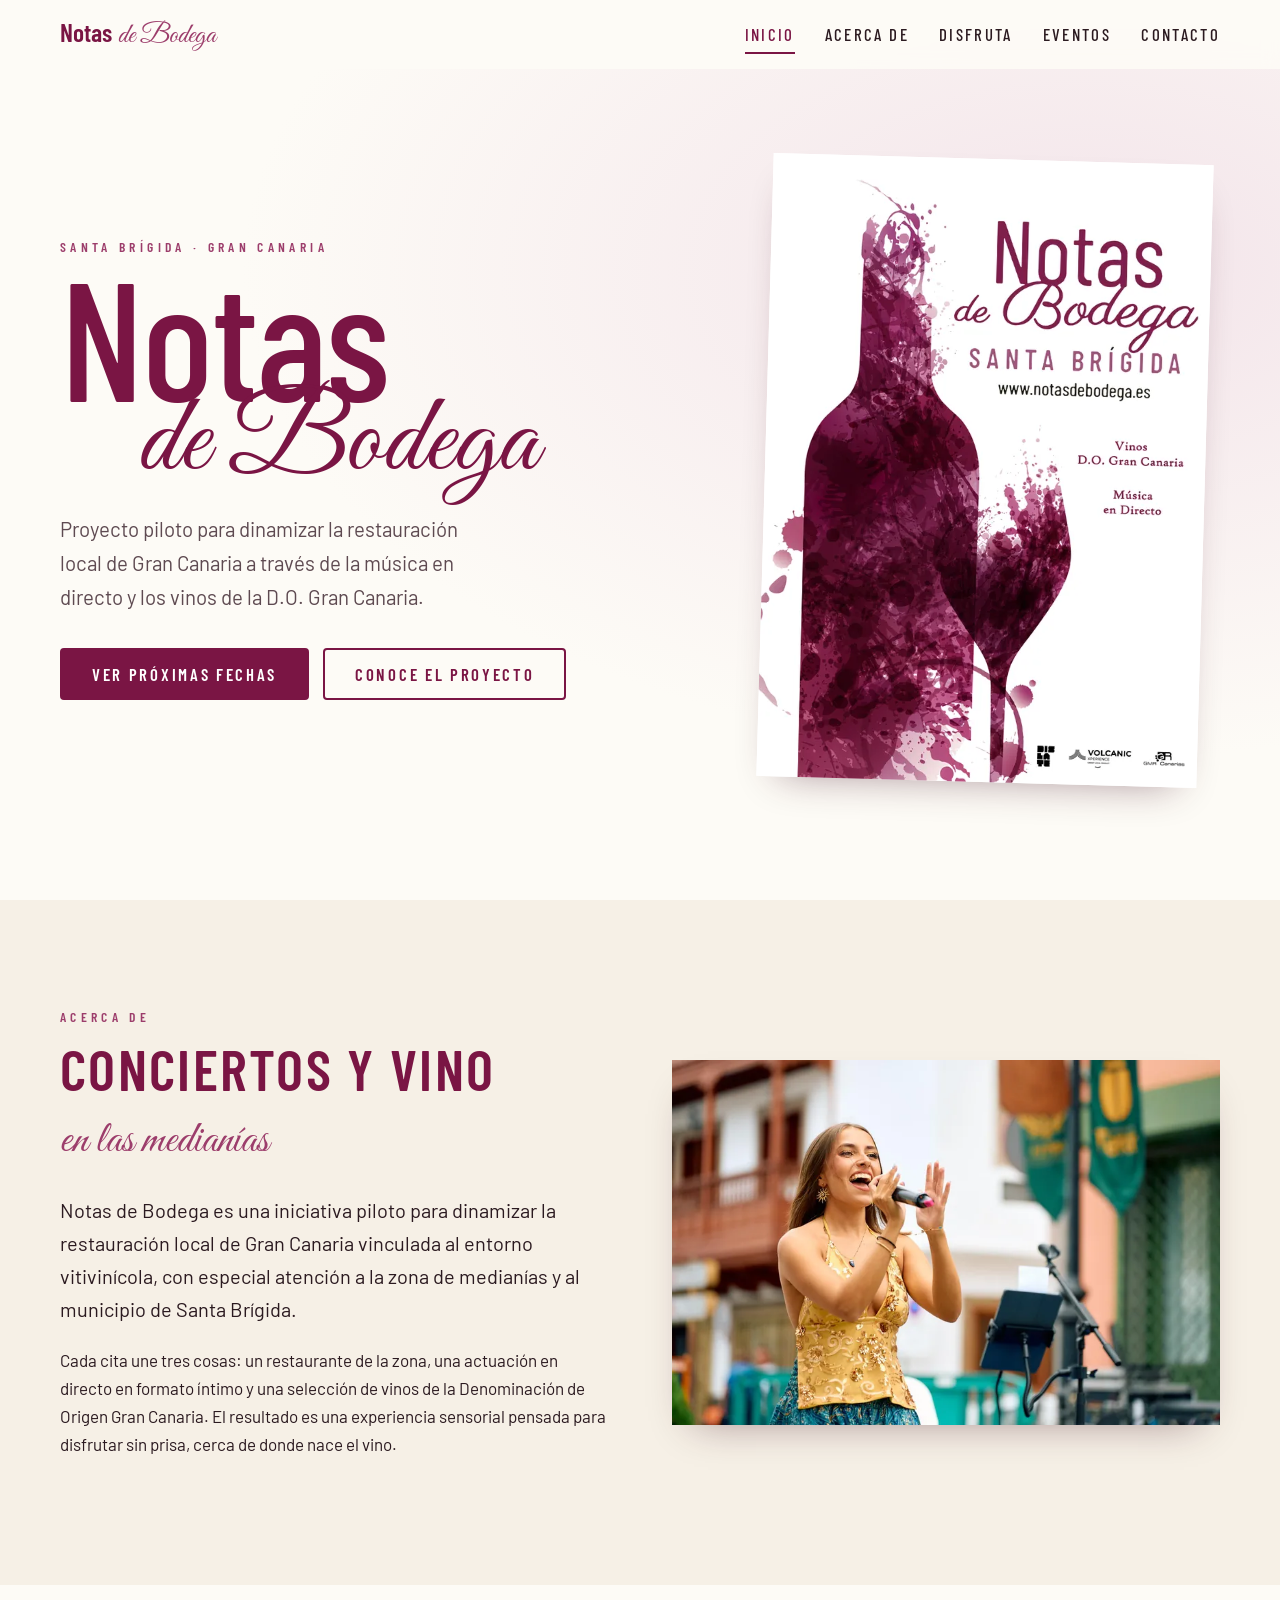
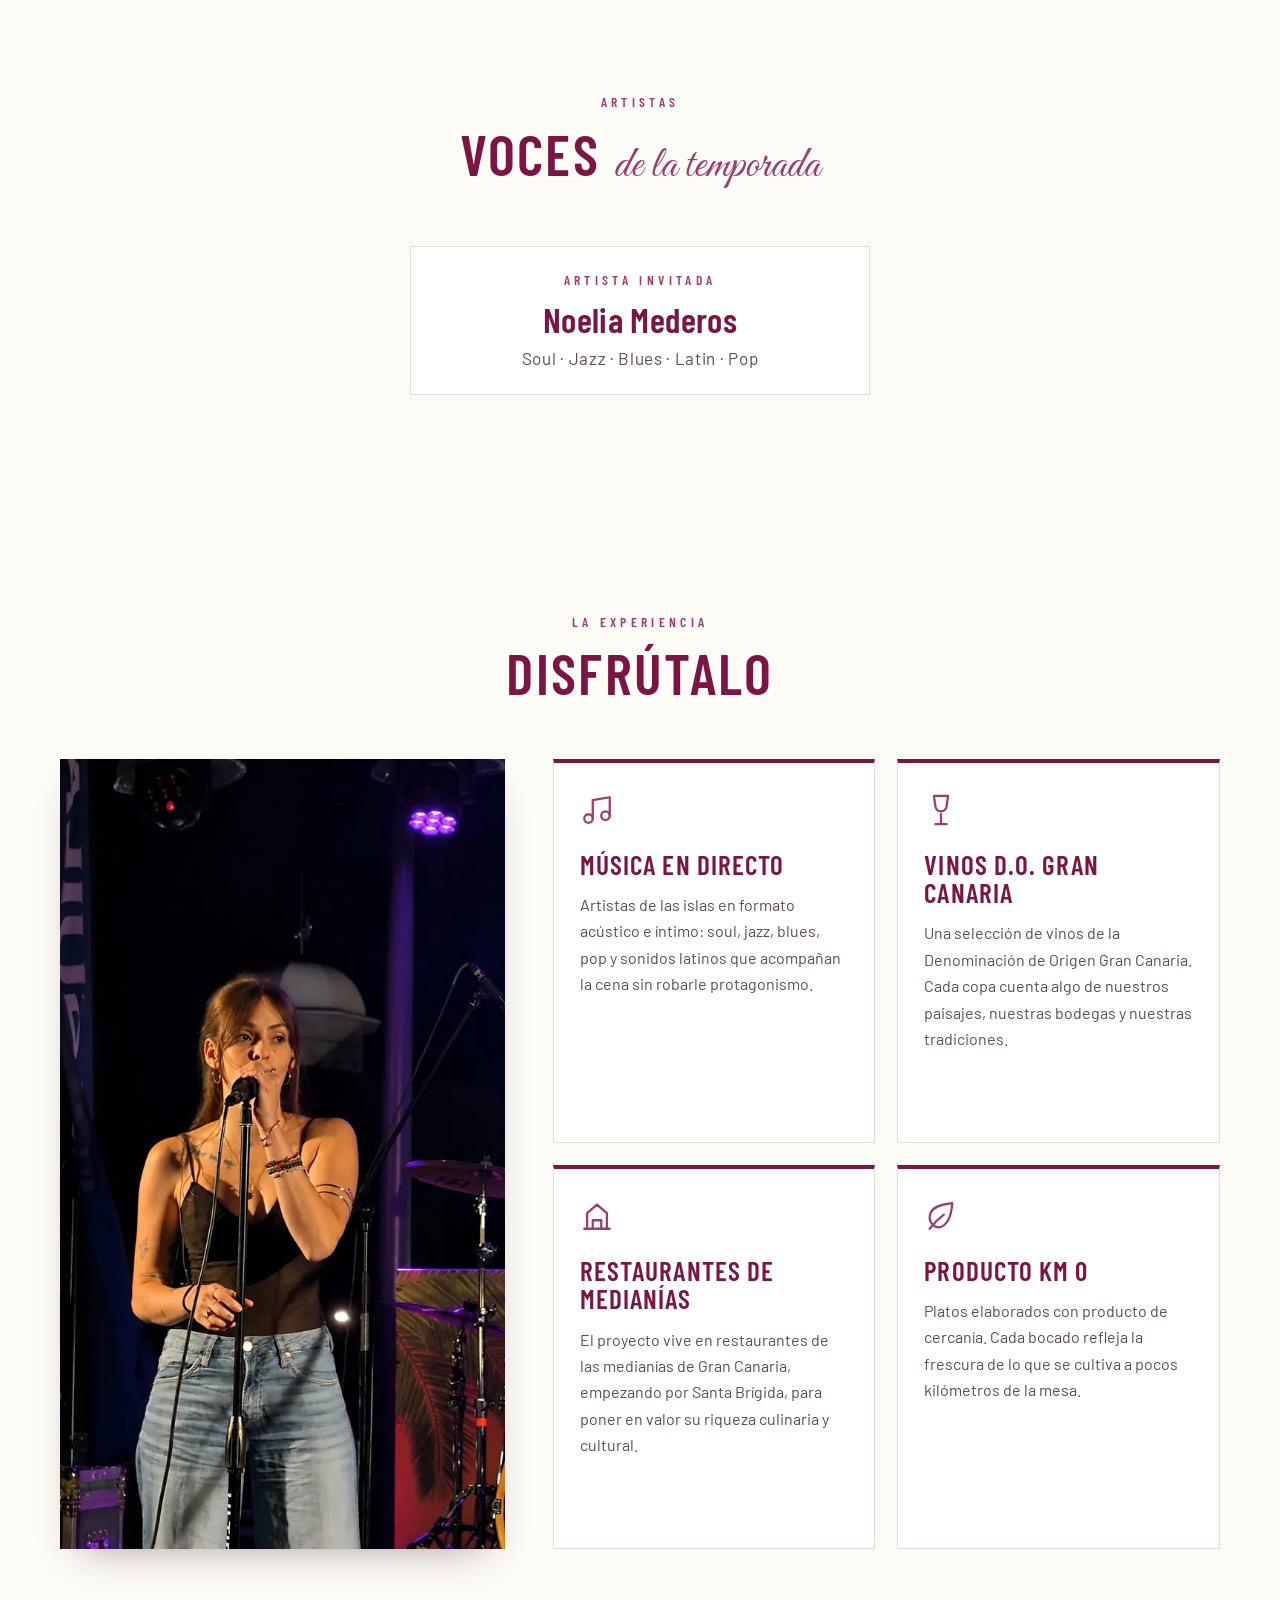
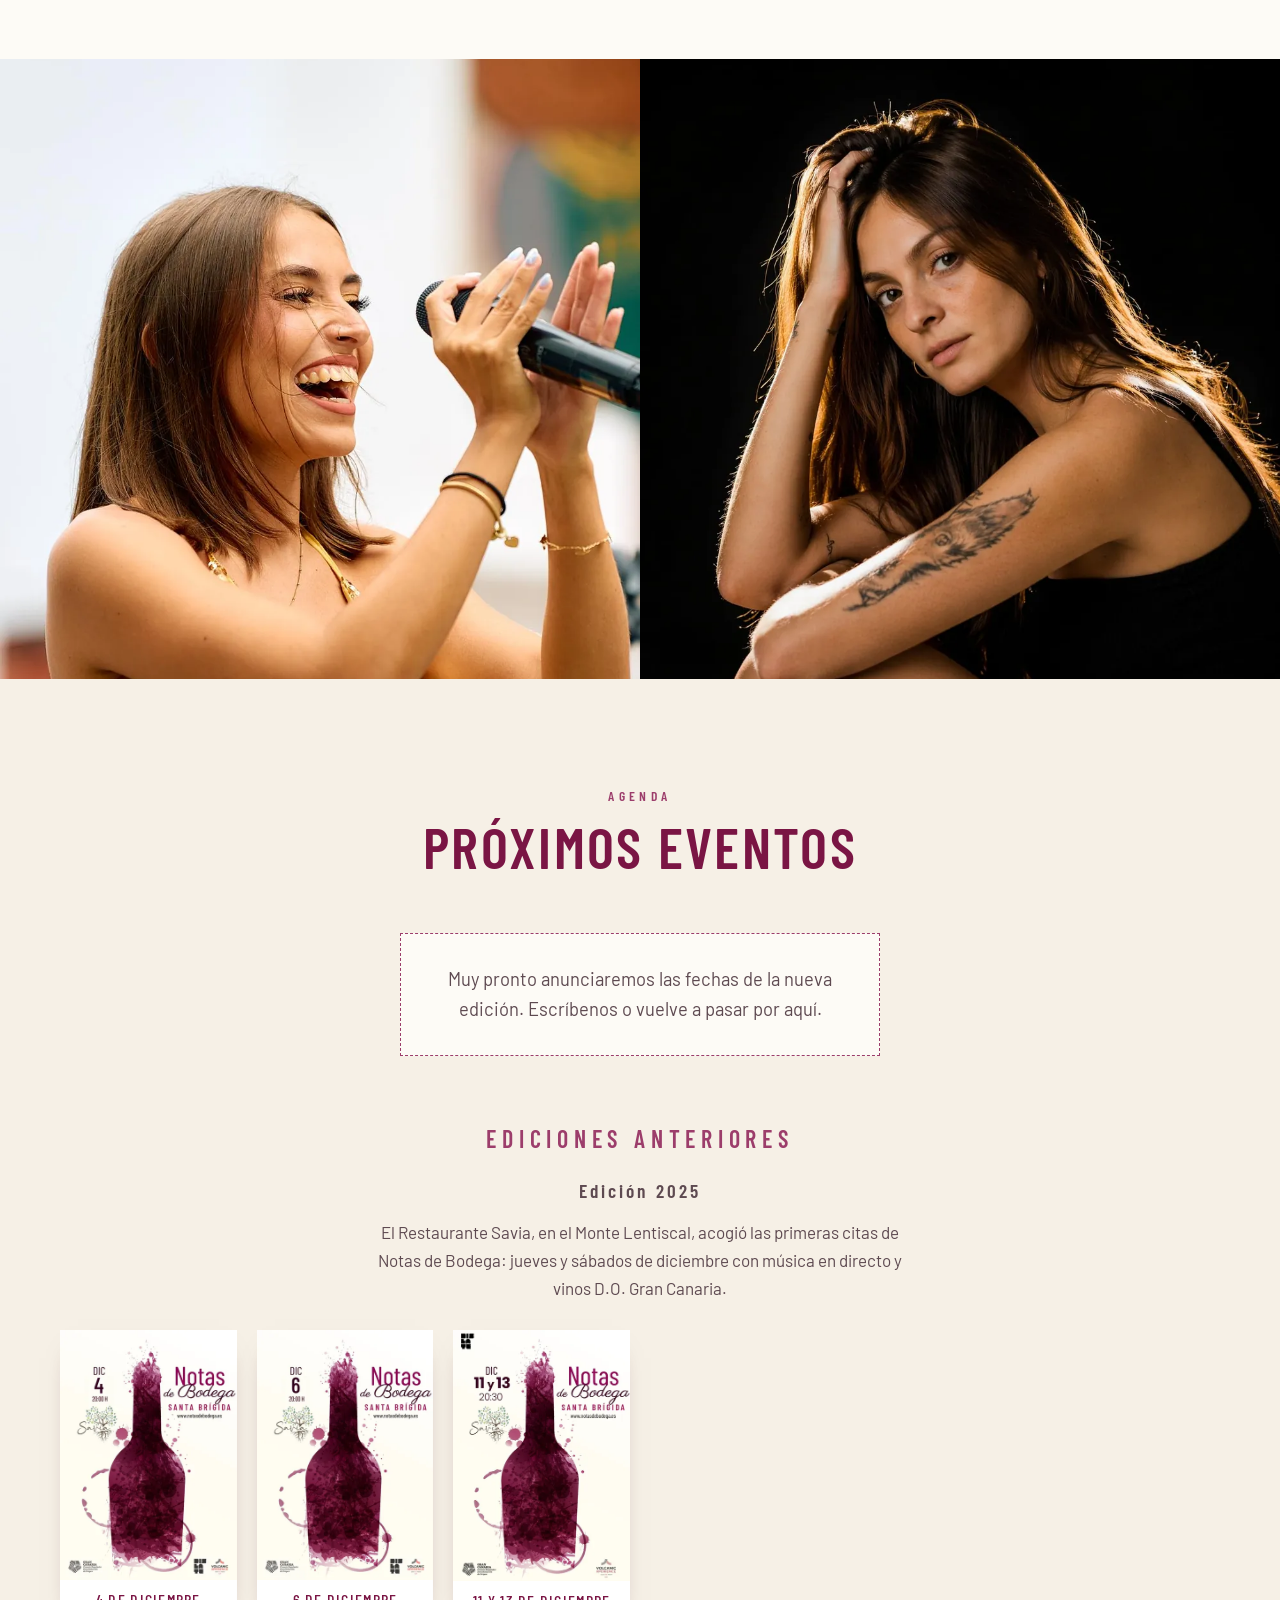
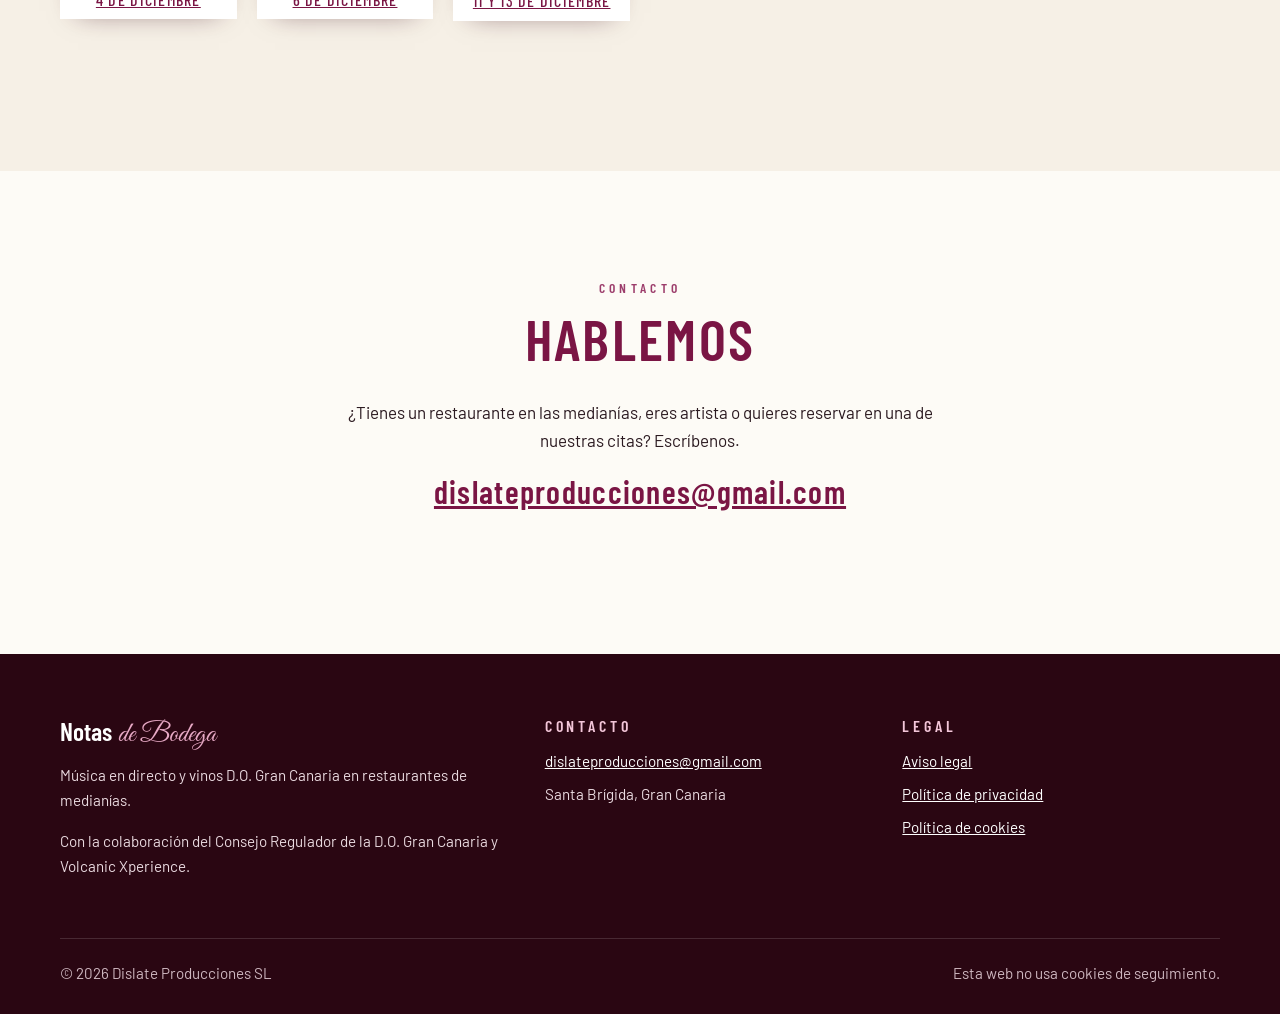
==== index.html @ ed79cb2a "Web de Notas de Bodega: migración desde Wix con páginas legales, SEO y eventos editables Co-Authored" ====
<!doctype html>
<html lang="es">
<head>
<meta charset="utf-8">
<meta name="viewport" content="width=device-width, initial-scale=1">
<title>Notas de Bodega · Música en directo y vinos D.O. Gran Canaria en Santa Brígida</title>
<meta name="description" content="Conciertos íntimos y vinos de la D.O. Gran Canaria en restaurantes de medianías. Proyecto piloto en Santa Brígida para dinamizar la restauración local. Consulta las próximas fechas.">
<link rel="canonical" href="https://notasdebodega.com/">
<meta name="theme-color" content="#7a1544">

<meta property="og:type" content="website">
<meta property="og:site_name" content="Notas de Bodega">
<meta property="og:locale" content="es_ES">
<meta property="og:url" content="https://notasdebodega.com/">
<meta property="og:title" content="Notas de Bodega · Música en directo y vinos D.O. Gran Canaria">
<meta property="og:description" content="Conciertos íntimos y vinos de la D.O. Gran Canaria en restaurantes de medianías de Santa Brígida.">
<meta property="og:image" content="https://notasdebodega.com/img/og-notas-de-bodega.jpg">
<meta property="og:image:width" content="1200">
<meta property="og:image:height" content="630">
<meta property="og:image:alt" content="Cartel de Notas de Bodega, Santa Brígida, con una botella de vino pintada en acuarela">
<meta name="twitter:card" content="summary_large_image">
<meta name="twitter:title" content="Notas de Bodega · Música en directo y vinos D.O. Gran Canaria">
<meta name="twitter:description" content="Conciertos íntimos y vinos de la D.O. Gran Canaria en restaurantes de medianías de Santa Brígida.">
<meta name="twitter:image" content="https://notasdebodega.com/img/og-notas-de-bodega.jpg">

<link rel="icon" href="/favicon.ico" sizes="48x48">
<link rel="icon" href="/favicon.svg" type="image/svg+xml">
<link rel="apple-touch-icon" href="/apple-touch-icon.png">
<link rel="manifest" href="/site.webmanifest">

<link rel="preload" href="/fonts/barlow-condensed-latin-600-normal.woff2" as="font" type="font/woff2" crossorigin>
<link rel="preload" href="/fonts/great-vibes-latin-400-normal.woff2" as="font" type="font/woff2" crossorigin>
<link rel="stylesheet" href="/css/estilos.css">
<link rel="stylesheet" href="/css/inicio.css">

<script type="application/ld+json">
{
  "@context":"https://schema.org",
  "@type":"Organization",
  "name":"Notas de Bodega",
  "url":"https://notasdebodega.com/",
  "logo":"https://notasdebodega.com/icon-512.png",
  "email":"dislateproducciones@gmail.com",
  "parentOrganization":{"@type":"Organization","name":"Dislate Producciones SL"}
}
</script>
</head>
<body>
<a class="saltar" href="#contenido">Saltar al contenido</a>

<header class="nav" id="nav">
  <div class="contenedor">
    <a class="marca" href="#inicio" aria-label="Notas de Bodega, ir al inicio">Notas <span class="script">de Bodega</span></a>
    <button class="hamburguesa" id="hamburguesa" aria-label="Abrir menú" aria-expanded="false" aria-controls="menu"><span></span><span></span><span></span></button>
    <nav aria-label="Principal">
      <ul id="menu">
        <li><a href="#inicio">Inicio</a></li>
        <li><a href="#acerca">Acerca de</a></li>
        <li><a href="#disfruta">Disfruta</a></li>
        <li><a href="#eventos">Eventos</a></li>
        <li><a href="#contacto">Contacto</a></li>
      </ul>
    </nav>
  </div>
</header>

<main id="contenido">

<!-- PORTADA -->
<section class="portada" id="inicio">
  <div class="contenedor portada-rejilla">
    <div class="portada-texto">
      <span class="etiqueta">Santa Brígida · Gran Canaria</span>
      <h1 class="portada-titulo"><span class="t1">Notas</span> <span class="t2 script">de Bodega</span></h1>
      <p class="portada-sub">Proyecto piloto para dinamizar la restauración local de Gran Canaria a través de la música en directo y los vinos de la D.O. Gran Canaria.</p>
      <div class="portada-botones">
        <a class="boton" href="#eventos">Ver próximas fechas</a>
        <a class="boton secundario" href="#acerca">Conoce el proyecto</a>
      </div>
    </div>
    <figure class="portada-cartel">
      <img src="/img/carteles/cartel-generico-600.webp"
           srcset="/img/carteles/cartel-generico-600.webp 600w, /img/carteles/cartel-generico-1000.webp 1000w"
           sizes="(max-width: 820px) 80vw, 440px" width="600" height="849"
           alt="Cartel de Notas de Bodega: botella y copa de vino en acuarela granate. Vinos D.O. Gran Canaria y música en directo en Santa Brígida."
           fetchpriority="high">
    </figure>
  </div>
</section>

<!-- ACERCA DE -->
<section class="seccion acerca" id="acerca">
  <div class="contenedor acerca-rejilla">
    <div class="reveal">
      <span class="etiqueta">Acerca de</span>
      <h2 class="titulo-seccion">Conciertos y vino <span class="script minus">en las medianías</span></h2>
      <p class="destacado">Notas de Bodega es una iniciativa piloto para dinamizar la restauración local de Gran Canaria vinculada al entorno vitivinícola, con especial atención a la zona de medianías y al municipio de Santa Brígida.</p>
      <p>Cada cita une tres cosas: un restaurante de la zona, una actuación en directo en formato íntimo y una selección de vinos de la Denominación de Origen Gran Canaria. El resultado es una experiencia sensorial pensada para disfrutar sin prisa, cerca de donde nace el vino.</p>
    </div>
    <figure class="acerca-foto reveal">
      <img src="/img/fotos/directo-calle-800.webp"
           srcset="/img/fotos/directo-calle-800.webp 800w, /img/fotos/directo-calle-1400.webp 1400w"
           sizes="(max-width: 820px) 100vw, 560px" width="800" height="533" loading="lazy" decoding="async"
           alt="Cantante con micrófono actuando al aire libre frente a una casa canaria con balcón de madera">
    </figure>
  </div>
</section>

<!-- ARTISTAS -->
<section class="seccion artistas" id="artistas" aria-labelledby="titulo-artistas">
  <div class="contenedor">
    <div class="reveal cabecera-centro">
      <span class="etiqueta">Artistas</span>
      <h2 class="titulo-seccion" id="titulo-artistas">Voces <span class="script minus">de la temporada</span></h2>
    </div>
    <div class="artistas-lista" id="lista-artistas">
      <!-- Se rellena desde data/eventos.json -->
      <article class="artista reveal">
        <div class="artista-texto">
          <span class="etiqueta">Artista invitada</span>
          <h3>Noelia Mederos</h3>
          <p>Soul · Jazz · Blues · Latin · Pop</p>
        </div>
      </article>
    </div>
  </div>
</section>

<!-- DISFRUTA -->
<section class="seccion disfruta" id="disfruta">
  <div class="contenedor">
    <div class="reveal cabecera-centro">
      <span class="etiqueta">La experiencia</span>
      <h2 class="titulo-seccion">Disfrútalo</h2>
    </div>
    <div class="disfruta-rejilla">
      <figure class="disfruta-foto reveal">
        <img src="/img/fotos/directo-escenario-600.webp"
             srcset="/img/fotos/directo-escenario-600.webp 600w, /img/fotos/directo-escenario-900.webp 900w"
             sizes="(max-width: 820px) 100vw, 420px" width="600" height="1066" loading="lazy" decoding="async"
             alt="Cantante actuando de noche en un escenario con luces de colores y batería al fondo">
      </figure>
      <div class="disfruta-tarjetas">
        <article class="tarjeta reveal">
          <svg class="icono" viewBox="0 0 24 24" aria-hidden="true"><path d="M9 18V5l12-2v13"/><circle cx="6" cy="18" r="3"/><circle cx="18" cy="16" r="3"/></svg>
          <h3>Música en directo</h3>
          <p>Artistas de las islas en formato acústico e íntimo: soul, jazz, blues, pop y sonidos latinos que acompañan la cena sin robarle protagonismo.</p>
        </article>
        <article class="tarjeta reveal">
          <svg class="icono" viewBox="0 0 24 24" aria-hidden="true"><path d="M8 22h8M12 15v7M7 2h10l-1 7a4 4 0 0 1-8 0z"/></svg>
          <h3>Vinos D.O. Gran Canaria</h3>
          <p>Una selección de vinos de la Denominación de Origen Gran Canaria. Cada copa cuenta algo de nuestros paisajes, nuestras bodegas y nuestras tradiciones.</p>
        </article>
        <article class="tarjeta reveal">
          <svg class="icono" viewBox="0 0 24 24" aria-hidden="true"><path d="M3 21h18M5 21V10l7-6 7 6v11M9 21v-6h6v6"/></svg>
          <h3>Restaurantes de medianías</h3>
          <p>El proyecto vive en restaurantes de las medianías de Gran Canaria, empezando por Santa Brígida, para poner en valor su riqueza culinaria y cultural.</p>
        </article>
        <article class="tarjeta reveal">
          <svg class="icono" viewBox="0 0 24 24" aria-hidden="true"><path d="M11 20A7 7 0 0 1 4 13c0-5 4-9 16-10-1 12-5 16-9 17z"/><path d="M4 21c3-4 6-7 10-10"/></svg>
          <h3>Producto km 0</h3>
          <p>Platos elaborados con producto de cercanía. Cada bocado refleja la frescura de lo que se cultiva a pocos kilómetros de la mesa.</p>
        </article>
      </div>
    </div>
  </div>
</section>

<!-- FRANJA DE FOTOS -->
<section class="franja" aria-label="Momentos de Notas de Bodega">
  <figure class="reveal">
    <img src="/img/fotos/directo-vertical-600.webp"
         srcset="/img/fotos/directo-vertical-600.webp 600w, /img/fotos/directo-vertical-1000.webp 1000w"
         sizes="(max-width: 820px) 100vw, 50vw" width="600" height="901" loading="lazy" decoding="async"
         alt="Cantante sonriendo mientras canta con el micrófono entre las manos">
  </figure>
  <figure class="reveal">
    <img src="/img/fotos/retrato-artista-600.webp"
         srcset="/img/fotos/retrato-artista-600.webp 600w, /img/fotos/retrato-artista-1000.webp 1000w"
         sizes="(max-width: 820px) 100vw, 50vw" width="600" height="600" loading="lazy" decoding="async"
         alt="Retrato de estudio de una cantante con fondo negro y luz cálida">
  </figure>
</section>

<!-- EVENTOS -->
<section class="seccion eventos" id="eventos" aria-labelledby="titulo-eventos">
  <div class="contenedor">
    <div class="reveal cabecera-centro">
      <span class="etiqueta">Agenda</span>
      <h2 class="titulo-seccion" id="titulo-eventos">Próximos eventos</h2>
    </div>
    <div id="proximos" class="proximos" aria-live="polite">
      <p class="aviso-vacio">Muy pronto anunciaremos las fechas de la nueva edición. Escríbenos o vuelve a pasar por aquí.</p>
    </div>

    <div id="anteriores" class="anteriores" hidden>
      <h3 class="subtitulo-eventos">Ediciones anteriores</h3>
      <div id="lista-anteriores"></div>
    </div>
  </div>
</section>

<!-- CONTACTO -->
<section class="seccion contacto" id="contacto" aria-labelledby="titulo-contacto">
  <div class="contenedor contacto-rejilla">
    <div class="reveal">
      <span class="etiqueta">Contacto</span>
      <h2 class="titulo-seccion" id="titulo-contacto">Hablemos</h2>
      <p>¿Tienes un restaurante en las medianías, eres artista o quieres reservar en una de nuestras citas? Escríbenos.</p>
      <p class="contacto-email"><a href="mailto:dislateproducciones@gmail.com">dislateproducciones@gmail.com</a></p>
    </div>

    <!-- El formulario se muestra solo cuando data-endpoint tiene la URL del webhook de n8n -->
    <form class="formulario reveal" id="formulario" novalidate hidden
          data-endpoint=""
          data-turnstile-sitekey="">
      <div class="campos-dobles">
        <div class="campo">
          <label for="f-nombre">Nombre</label>
          <input id="f-nombre" name="nombre" type="text" autocomplete="given-name" required maxlength="80">
          <span class="error" aria-live="polite"></span>
        </div>
        <div class="campo">
          <label for="f-apellidos">Apellidos</label>
          <input id="f-apellidos" name="apellidos" type="text" autocomplete="family-name" maxlength="120">
          <span class="error" aria-live="polite"></span>
        </div>
      </div>
      <div class="campo">
        <label for="f-email">Email</label>
        <input id="f-email" name="email" type="email" autocomplete="email" required maxlength="160" inputmode="email">
        <span class="error" aria-live="polite"></span>
      </div>
      <div class="campo">
        <label for="f-asunto">Asunto</label>
        <input id="f-asunto" name="asunto" type="text" maxlength="140">
        <span class="error" aria-live="polite"></span>
      </div>
      <div class="campo">
        <label for="f-mensaje">Mensaje</label>
        <textarea id="f-mensaje" name="mensaje" rows="5" required minlength="10" maxlength="3000"></textarea>
        <span class="error" aria-live="polite"></span>
      </div>
      <!-- Campo trampa para robots: las personas no lo ven -->
      <div class="trampa" aria-hidden="true">
        <label for="f-web">No rellenar</label>
        <input id="f-web" name="web" type="text" tabindex="-1" autocomplete="off">
      </div>
      <div class="campo campo-check">
        <input id="f-privacidad" name="privacidad" type="checkbox" required>
        <label for="f-privacidad">He leído y acepto la <a href="/privacidad.html">política de privacidad</a>.</label>
        <span class="error" aria-live="polite"></span>
      </div>
      <p class="info-rgpd">Responsable: Dislate Producciones SL. Finalidad: responder a tu mensaje. No se ceden datos a terceros salvo obligación legal. Puedes ejercer tus derechos de acceso, rectificación y supresión escribiendo a dislateproducciones@gmail.com. Más información en la <a href="/privacidad.html">política de privacidad</a>.</p>
      <div id="turnstile" class="turnstile"></div>
      <button class="boton" type="submit">Enviar mensaje</button>
      <p class="estado-envio" id="estado-envio" role="status" aria-live="polite"></p>
    </form>
  </div>
</section>

</main>

<footer class="pie">
  <div class="contenedor">
    <div class="pie-rejilla">
      <div>
        <a class="marca" href="#inicio">Notas <span class="script">de Bodega</span></a>
        <p>Música en directo y vinos D.O. Gran Canaria en restaurantes de medianías.</p>
        <p>Con la colaboración del Consejo Regulador de la D.O. Gran Canaria y Volcanic Xperience.</p>
      </div>
      <div>
        <h2>Contacto</h2>
        <ul>
          <li><a href="mailto:dislateproducciones@gmail.com">dislateproducciones@gmail.com</a></li>
          <li>Santa Brígida, Gran Canaria</li>
        </ul>
      </div>
      <div>
        <h2>Legal</h2>
        <ul>
          <li><a href="/aviso-legal.html">Aviso legal</a></li>
          <li><a href="/privacidad.html">Política de privacidad</a></li>
          <li><a href="/cookies.html">Política de cookies</a></li>
        </ul>
      </div>
    </div>
    <div class="pie-base">
      <span>© <span id="anio">2026</span> Dislate Producciones SL</span>
      <span>Esta web no usa cookies de seguimiento.</span>
    </div>
  </div>
</footer>

<script src="/js/main.js" defer></script>
</body>
</html>
---- css/estilos.css ----
/* Notas de Bodega — estilos compartidos */
@font-face{font-family:"Barlow Condensed";font-weight:500;font-style:normal;font-display:swap;src:url(../fonts/barlow-condensed-latin-500-normal.woff2) format("woff2")}
@font-face{font-family:"Barlow Condensed";font-weight:600;font-style:normal;font-display:swap;src:url(../fonts/barlow-condensed-latin-600-normal.woff2) format("woff2")}
@font-face{font-family:"Barlow";font-weight:400;font-style:normal;font-display:swap;src:url(../fonts/barlow-latin-400-normal.woff2) format("woff2")}
@font-face{font-family:"Barlow";font-weight:600;font-style:normal;font-display:swap;src:url(../fonts/barlow-latin-600-normal.woff2) format("woff2")}
@font-face{font-family:"Great Vibes";font-weight:400;font-style:normal;font-display:swap;src:url(../fonts/great-vibes-latin-400-normal.woff2) format("woff2")}

:root{
  --vino:#7a1544;
  --vino-osc:#3a0a1c;
  --vino-tinta:#2a0612;
  --rosa:#9c3d6b;
  --rosa-claro:#f3e4ea;
  --crema:#fdfbf6;
  --papel:#f6f0e6;
  --texto:#2b1a20;
  --texto-suave:#5e4a51;
  --linea:#e7dcd3;
  --f-titulo:"Barlow Condensed","Arial Narrow",sans-serif;
  --f-script:"Great Vibes","Brush Script MT",cursive;
  --f-texto:"Barlow",system-ui,-apple-system,"Segoe UI",sans-serif;
  --radio:4px;
  --sombra:0 18px 40px -22px rgba(58,10,28,.45);
  --ancho:1160px;
  --t:.3s ease;
}
*,*::before,*::after{box-sizing:border-box}
html{scroll-behavior:smooth;-webkit-text-size-adjust:100%}
body{margin:0;background:var(--crema);color:var(--texto);font:400 1.0625rem/1.65 var(--f-texto);overflow-x:hidden}
img{max-width:100%;height:auto;display:block}
a{color:var(--vino)}
a:hover{color:var(--rosa)}
:focus-visible{outline:3px solid var(--rosa);outline-offset:3px}
h1,h2,h3{font-family:var(--f-titulo);font-weight:600;line-height:1.05;color:var(--vino);margin:0 0 .5em;letter-spacing:.01em}
p{margin:0 0 1em}
.contenedor{width:min(var(--ancho),100% - 32px);margin-inline:auto}
.saltar{position:absolute;left:-999px;top:8px;background:var(--vino);color:#fff;padding:8px 14px;z-index:200}
.saltar:focus{left:8px}
.visualmente-oculto{position:absolute!important;width:1px;height:1px;overflow:hidden;clip:rect(0 0 0 0);white-space:nowrap}

/* Etiquetas y títulos de sección */
.etiqueta{display:block;font:600 .85rem/1 var(--f-titulo);letter-spacing:.32em;text-transform:uppercase;color:var(--rosa);margin-bottom:14px}
.titulo-seccion{font-size:clamp(2.4rem,5vw,3.6rem);text-transform:uppercase;letter-spacing:.04em}
.script{font-family:var(--f-script);font-weight:400;text-transform:none;letter-spacing:0}

/* Navegación */
.nav{position:fixed;inset:0 0 auto;z-index:100;background:rgba(253,251,246,.94);backdrop-filter:blur(8px);-webkit-backdrop-filter:blur(8px);border-bottom:1px solid transparent;transition:border-color var(--t),box-shadow var(--t)}
.nav.con-sombra{border-color:var(--linea);box-shadow:0 6px 24px -18px rgba(58,10,28,.5)}
.nav .contenedor{display:flex;align-items:center;justify-content:space-between;height:68px}
.marca{display:flex;align-items:baseline;gap:6px;text-decoration:none;color:var(--vino);font:600 1.6rem/1 var(--f-titulo)}
.marca .script{font-size:1.75rem;color:var(--rosa)}
.nav ul{list-style:none;display:flex;gap:30px;margin:0;padding:0}
.nav ul a{text-decoration:none;color:var(--texto);font:500 1.05rem/1 var(--f-titulo);letter-spacing:.14em;text-transform:uppercase;padding:8px 0;border-bottom:2px solid transparent;transition:color var(--t),border-color var(--t)}
.nav ul a:hover,.nav ul a[aria-current="true"]{color:var(--vino);border-color:var(--vino)}
.hamburguesa{display:none;width:44px;height:44px;border:0;background:none;cursor:pointer;padding:10px}
.hamburguesa span{display:block;height:2px;background:var(--vino);margin:6px 0;transition:transform var(--t),opacity var(--t)}
@media (max-width:820px){
  .hamburguesa{display:block}
  .nav ul{position:fixed;inset:68px 0 auto;flex-direction:column;gap:0;background:var(--crema);border-bottom:1px solid var(--linea);padding:8px 16px 20px;transform:translateY(-120%);visibility:hidden;transition:transform var(--t),visibility var(--t)}
  .nav ul.abierto{transform:none;visibility:visible}
  .nav ul a{display:block;padding:16px 4px;border-bottom:1px solid var(--linea)}
  .hamburguesa[aria-expanded="true"] span:nth-child(1){transform:translateY(8px) rotate(45deg)}
  .hamburguesa[aria-expanded="true"] span:nth-child(2){opacity:0}
  .hamburguesa[aria-expanded="true"] span:nth-child(3){transform:translateY(-8px) rotate(-45deg)}
}

/* Botones */
.boton{display:inline-flex;align-items:center;justify-content:center;gap:10px;min-height:52px;padding:0 30px;font:600 1.05rem/1 var(--f-titulo);letter-spacing:.16em;text-transform:uppercase;text-decoration:none;border-radius:var(--radio);border:2px solid var(--vino);background:var(--vino);color:#fff;cursor:pointer;transition:background var(--t),color var(--t),transform var(--t)}
.boton:hover{background:var(--vino-osc);border-color:var(--vino-osc);color:#fff;transform:translateY(-2px)}
.boton.secundario{background:transparent;color:var(--vino)}
.boton.secundario:hover{background:var(--vino);color:#fff}
.boton[disabled]{opacity:.6;cursor:wait;transform:none}

/* Aparición al hacer scroll (con respaldo CSS si falla el JS) */
.reveal{opacity:0;transform:translateY(32px);transition:opacity .8s ease,transform .8s ease;animation:revelarRespaldo .8s ease 2s forwards}
.reveal.visible{opacity:1;transform:none;animation:none}
@keyframes revelarRespaldo{to{opacity:1;transform:none}}
@media (prefers-reduced-motion:reduce){
  html{scroll-behavior:auto}
  .reveal{opacity:1;transform:none;animation:none;transition:none}
  *{transition-duration:.01ms!important}
}

/* Pie */
.pie{background:var(--vino-tinta);color:#e9d9df;padding:64px 0 28px;font-size:.95rem}
.pie a{color:#fff}
.pie a:hover{color:#f3c6d9}
.pie-rejilla{display:grid;grid-template-columns:1.4fr 1fr 1fr;gap:40px;margin-bottom:44px}
.pie .marca{color:#fff;margin-bottom:14px}
.pie .marca .script{color:#e7a9c5}
.pie h2{font-size:1rem;letter-spacing:.24em;text-transform:uppercase;color:#f3c6d9;margin-bottom:14px}
.pie ul{list-style:none;margin:0;padding:0}
.pie li{margin-bottom:8px}
.pie-base{border-top:1px solid rgba(255,255,255,.14);padding-top:22px;display:flex;flex-wrap:wrap;gap:12px 28px;justify-content:space-between;color:#cdb6bf}
@media (max-width:760px){.pie-rejilla{grid-template-columns:1fr;gap:28px}}

/* Páginas legales */
.legal{padding:130px 0 80px}
.legal .contenedor{max-width:780px}
.legal h1{font-size:clamp(2.4rem,6vw,3.4rem);text-transform:uppercase}
.legal h2{font-size:1.6rem;margin-top:2em}
.legal table{width:100%;border-collapse:collapse;margin:1em 0 2em;font-size:.95rem}
.legal th,.legal td{text-align:left;padding:10px 12px;border-bottom:1px solid var(--linea);vertical-align:top}
.legal th{width:36%;color:var(--vino);font-weight:600}
.legal .actualizado{color:var(--texto-suave);font-size:.95rem}
.pendiente{background:#fff3c4;color:#5a4300;padding:1px 6px;border-radius:3px;font-weight:600}
---- css/inicio.css ----
/* Estilos de la página de inicio */
.seccion{padding:110px 0}
.cabecera-centro{text-align:center;margin-bottom:56px}
.minus{font-size:.78em;color:var(--rosa);display:inline-block}

/* Portada */
.portada{position:relative;min-height:100vh;min-height:100svh;display:flex;align-items:center;padding:110px 0 70px;overflow:hidden;background:radial-gradient(ellipse at 85% 30%,var(--rosa-claro) 0%,transparent 55%),var(--crema)}
.portada-rejilla{display:grid;grid-template-columns:1.15fr .85fr;gap:56px;align-items:center;position:relative;z-index:1}
.portada-titulo{margin:0 0 22px;line-height:.82}
.portada-titulo .t1{display:block;font-size:clamp(5rem,15vw,10.5rem);font-weight:500;letter-spacing:-.01em}
.portada-titulo .t2{display:block;font-size:clamp(3.6rem,10vw,7rem);color:var(--vino);margin:-.05em 0 0 .7em}
.portada-sub{font-size:clamp(1.1rem,1.6vw,1.3rem);max-width:34ch;color:var(--texto-suave);margin-bottom:34px}
.portada-botones{display:flex;flex-wrap:wrap;gap:14px}
.portada-cartel{margin:0;justify-self:center;max-width:440px;box-shadow:var(--sombra);transform:rotate(1.6deg);transition:transform .6s ease;background:#fff}
.portada-cartel:hover{transform:rotate(0)}
@media (max-width:820px){
  .portada{min-height:auto;padding-top:104px}
  .portada-rejilla{grid-template-columns:1fr;gap:44px}
  .portada-cartel{max-width:min(80vw,380px)}
}

/* Acerca de */
.acerca{background:var(--papel)}
.acerca-rejilla{display:grid;grid-template-columns:1fr 1fr;gap:64px;align-items:center}
.destacado{font-size:1.25rem;color:var(--texto)}
.acerca-foto{margin:0;box-shadow:var(--sombra)}
.acerca-foto img{width:100%;aspect-ratio:3/2;object-fit:cover}
@media (max-width:820px){.acerca-rejilla{grid-template-columns:1fr;gap:40px}}

/* Artistas */
.artistas-lista{display:grid;grid-template-columns:repeat(auto-fit,minmax(260px,1fr));gap:28px;max-width:900px;margin:0 auto}
.artista{background:#fff;border:1px solid var(--linea);display:flex;flex-direction:column;overflow:hidden}
.artista img{width:100%;aspect-ratio:4/5;object-fit:cover}
.artista-texto{padding:26px 26px 22px;text-align:center}
.artista h3{font-size:2.2rem;margin-bottom:6px}
.artista p{margin:0;color:var(--texto-suave);letter-spacing:.04em}
.artista:only-child{grid-column:1/-1;max-width:460px;justify-self:center;width:100%}

/* Disfruta */
.disfruta{background:var(--crema)}
.disfruta-rejilla{display:grid;grid-template-columns:.8fr 1.2fr;gap:48px;align-items:stretch}
.disfruta-foto{margin:0;box-shadow:var(--sombra)}
.disfruta-foto img{width:100%;height:100%;object-fit:cover;min-height:420px}
.disfruta-tarjetas{display:grid;grid-template-columns:1fr 1fr;gap:22px}
.tarjeta{background:#fff;border:1px solid var(--linea);border-top:4px solid var(--vino);padding:30px 26px 24px;transition:transform var(--t),box-shadow var(--t)}
.tarjeta:hover{transform:translateY(-4px);box-shadow:var(--sombra)}
.tarjeta h3{font-size:1.7rem;text-transform:uppercase;letter-spacing:.04em}
.tarjeta p{margin:0;color:var(--texto-suave);font-size:1rem}
.icono{width:34px;height:34px;fill:none;stroke:var(--rosa);stroke-width:1.6;stroke-linecap:round;stroke-linejoin:round;margin-bottom:16px}
@media (max-width:960px){.disfruta-rejilla{grid-template-columns:1fr}.disfruta-foto img{min-height:0;aspect-ratio:4/5;max-height:620px}}
@media (max-width:560px){.disfruta-tarjetas{grid-template-columns:1fr}}

/* Franja de fotos */
.franja{display:grid;grid-template-columns:1fr 1fr;background:var(--vino-tinta)}
.franja figure{margin:0;overflow:hidden}
.franja img{width:100%;height:clamp(320px,52vw,620px);object-fit:cover;transition:transform 1.2s ease}
.franja figure:hover img{transform:scale(1.04)}
.franja figure:first-child img{object-position:50% 25%}
@media (max-width:560px){.franja{grid-template-columns:1fr}}

/* Eventos */
.eventos{background:var(--papel)}
.proximos{display:grid;align-items:start;grid-template-columns:repeat(auto-fit,minmax(280px,1fr));gap:28px;margin-bottom:24px}
.aviso-vacio{grid-column:1/-1;text-align:center;font-size:1.15rem;color:var(--texto-suave);max-width:48ch;margin:0 auto;padding:30px 24px;border:1px dashed var(--rosa);background:var(--crema)}
.evento{background:#fff;border:1px solid var(--linea);display:grid;grid-template-columns:130px 1fr;overflow:hidden}
.evento-fecha{background:var(--vino);color:#fff;display:flex;flex-direction:column;align-items:center;justify-content:center;padding:18px 10px;text-align:center;font-family:var(--f-titulo)}
.evento-fecha .dia{font-size:3.4rem;font-weight:600;line-height:1}
.evento-fecha .mes{font-size:1.15rem;letter-spacing:.2em;text-transform:uppercase}
.evento-fecha .semana{font-size:.9rem;letter-spacing:.12em;text-transform:uppercase;opacity:.8;margin-top:4px}
.evento-info{padding:22px 22px 20px}
.evento-info h3{font-size:1.7rem;margin-bottom:6px}
.evento-info p{margin:0 0 4px;color:var(--texto-suave);font-size:1rem}
.evento-info .hora{color:var(--vino);font-weight:600}
.evento-info a{display:inline-block;margin-top:10px;font-weight:600}
.evento-cartel{grid-column:1/-1;border-top:1px solid var(--linea);margin:0}
.evento-cartel img{width:100%;aspect-ratio:811/1147;object-fit:cover}
.subtitulo-eventos{text-align:center;font-size:1.5rem;letter-spacing:.24em;text-transform:uppercase;color:var(--rosa);margin:70px 0 30px}
.anio-edicion{font:600 1.2rem/1 var(--f-titulo);letter-spacing:.16em;color:var(--texto-suave);margin:0 0 18px;text-align:center}
.lugar-edicion{text-align:center;max-width:56ch;margin:0 auto 28px;color:var(--texto-suave)}
.carteles{display:grid;grid-template-columns:repeat(auto-fill,minmax(min(150px,44%),1fr));gap:20px;margin-bottom:40px}
.carteles figure{margin:0}
.carteles a{display:block;background:#fff;box-shadow:0 10px 26px -18px rgba(58,10,28,.6);transition:transform var(--t)}
.carteles a:hover{transform:translateY(-4px) rotate(-.6deg)}
.carteles figcaption{font:500 1rem/1.2 var(--f-titulo);letter-spacing:.08em;text-transform:uppercase;padding:10px 12px;color:var(--vino);text-align:center}

/* Contacto */
.contacto-rejilla{display:grid;grid-template-columns:.85fr 1.15fr;gap:64px;align-items:start}
.contacto-email{font:600 1.35rem/1.3 var(--f-titulo);letter-spacing:.04em;word-break:break-word}
.formulario{background:#fff;border:1px solid var(--linea);padding:34px}
.campos-dobles{display:grid;grid-template-columns:1fr 1fr;gap:0 18px}
.campo{margin-bottom:18px}
.campo label{display:block;font:600 .95rem/1 var(--f-titulo);letter-spacing:.14em;text-transform:uppercase;color:var(--vino);margin-bottom:8px}
.campo input,.campo textarea{width:100%;font:inherit;font-size:1rem;color:var(--texto);background:var(--crema);border:1px solid #cdbcc3;border-radius:var(--radio);padding:12px 14px;min-height:48px;transition:border-color var(--t),box-shadow var(--t)}
.campo textarea{resize:vertical;min-height:140px}
.campo input:focus,.campo textarea:focus{outline:none;border-color:var(--vino);box-shadow:0 0 0 3px rgba(122,21,68,.18)}
.campo.con-error input,.campo.con-error textarea{border-color:#b3261e}
.error{display:block;color:#b3261e;font-size:.9rem;min-height:1.2em;margin-top:4px}
.campo-check{display:grid;grid-template-columns:auto 1fr;gap:4px 12px;align-items:start}
.campo-check input{width:22px;height:22px;min-height:0;margin:2px 0 0;accent-color:var(--vino)}
.campo-check label{font:400 1rem/1.5 var(--f-texto);letter-spacing:0;text-transform:none;color:var(--texto);margin:0}
.campo-check .error{grid-column:2}
.info-rgpd{font-size:.85rem;color:var(--texto-suave);line-height:1.5}
.trampa{position:absolute;left:-9999px;width:1px;height:1px;overflow:hidden}
.turnstile{margin:6px 0 18px;min-height:0}
.estado-envio{margin:16px 0 0;font-weight:600}
.estado-envio.ok{color:#1d6b3a}
.estado-envio.ko{color:#b3261e}
@media (max-width:820px){.contacto-rejilla{grid-template-columns:1fr;gap:36px}.formulario{padding:24px 18px}.campos-dobles{grid-template-columns:1fr}}
@media (max-width:420px){.evento{grid-template-columns:96px 1fr}.evento-fecha .dia{font-size:2.6rem}}
.seccion{scroll-margin-top:60px}
@media (max-width:820px){.seccion{padding:80px 0}}

/* Mientras el formulario no esté activo, el bloque de contacto va centrado */
.contacto-rejilla:has(> form[hidden]){grid-template-columns:1fr;text-align:center;max-width:640px}
.contacto-rejilla:has(> form[hidden]) .contacto-email{font-size:clamp(1.4rem,4vw,2rem)}
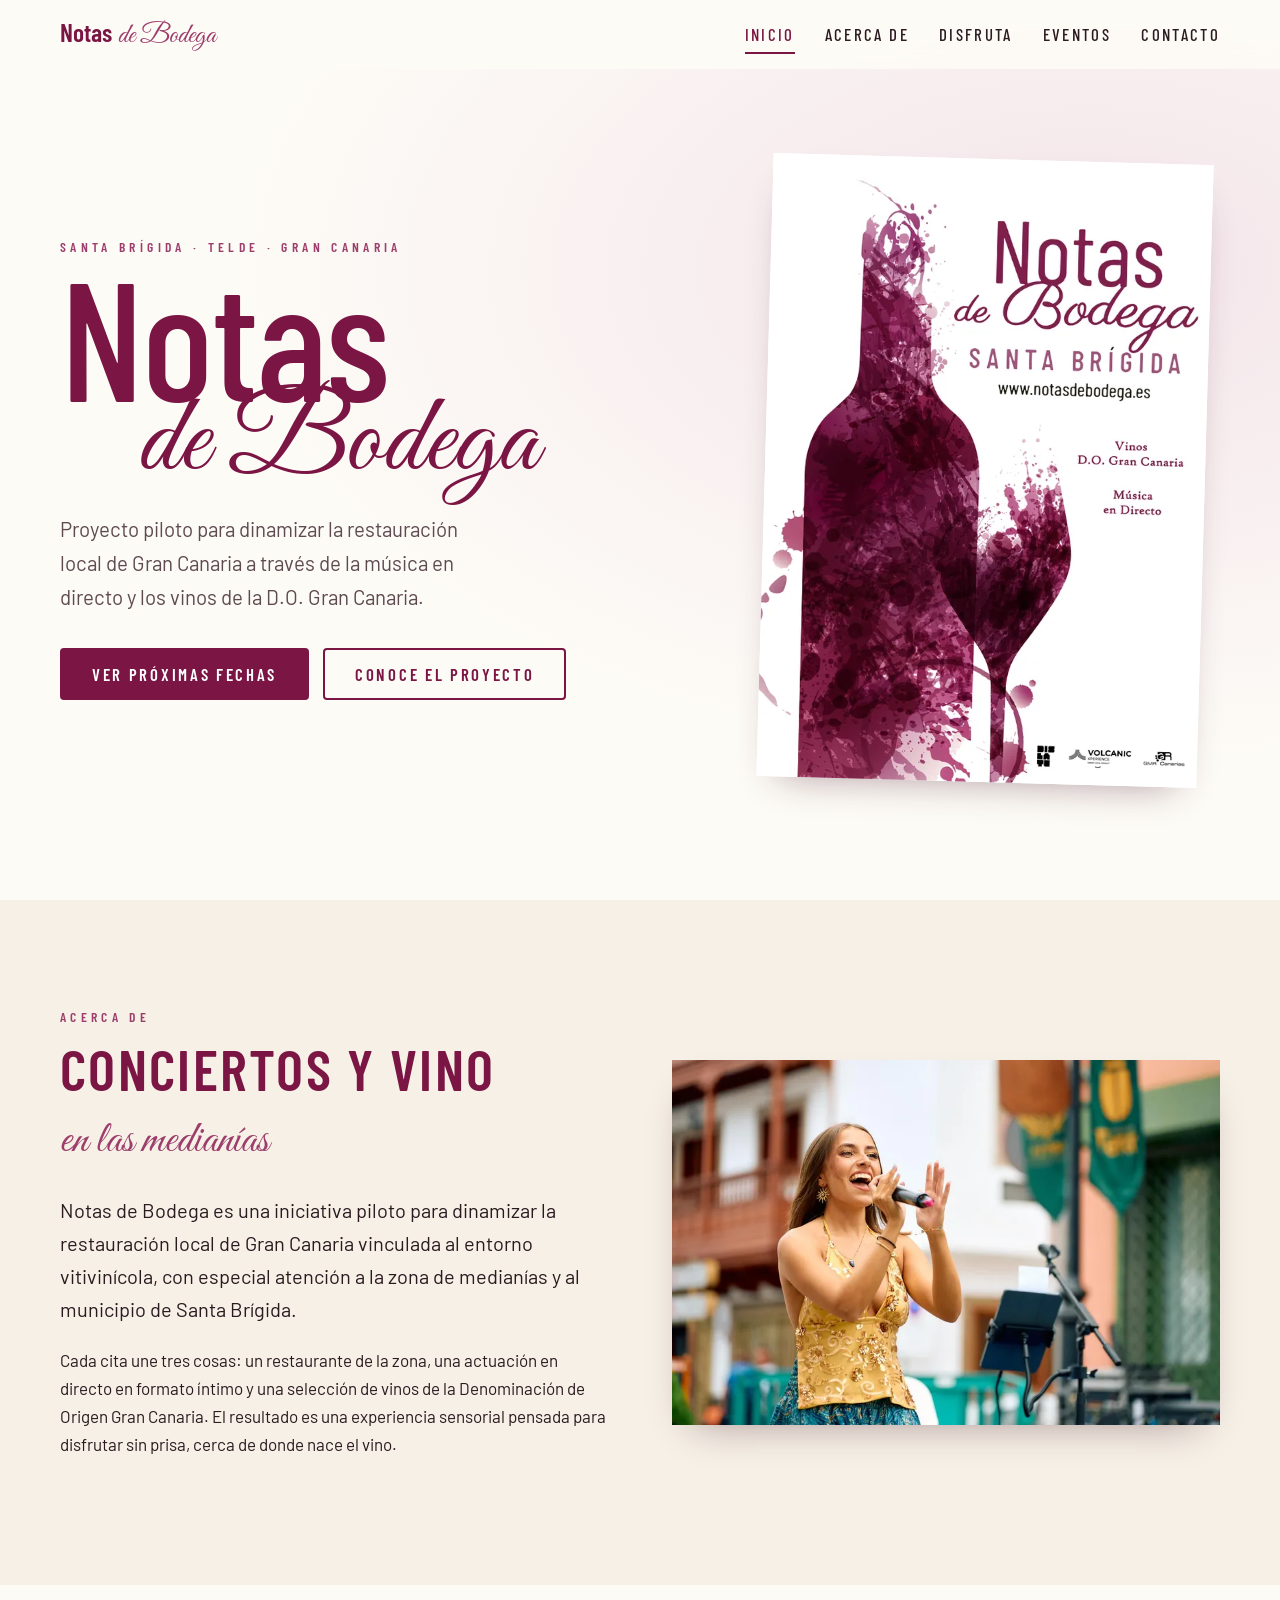
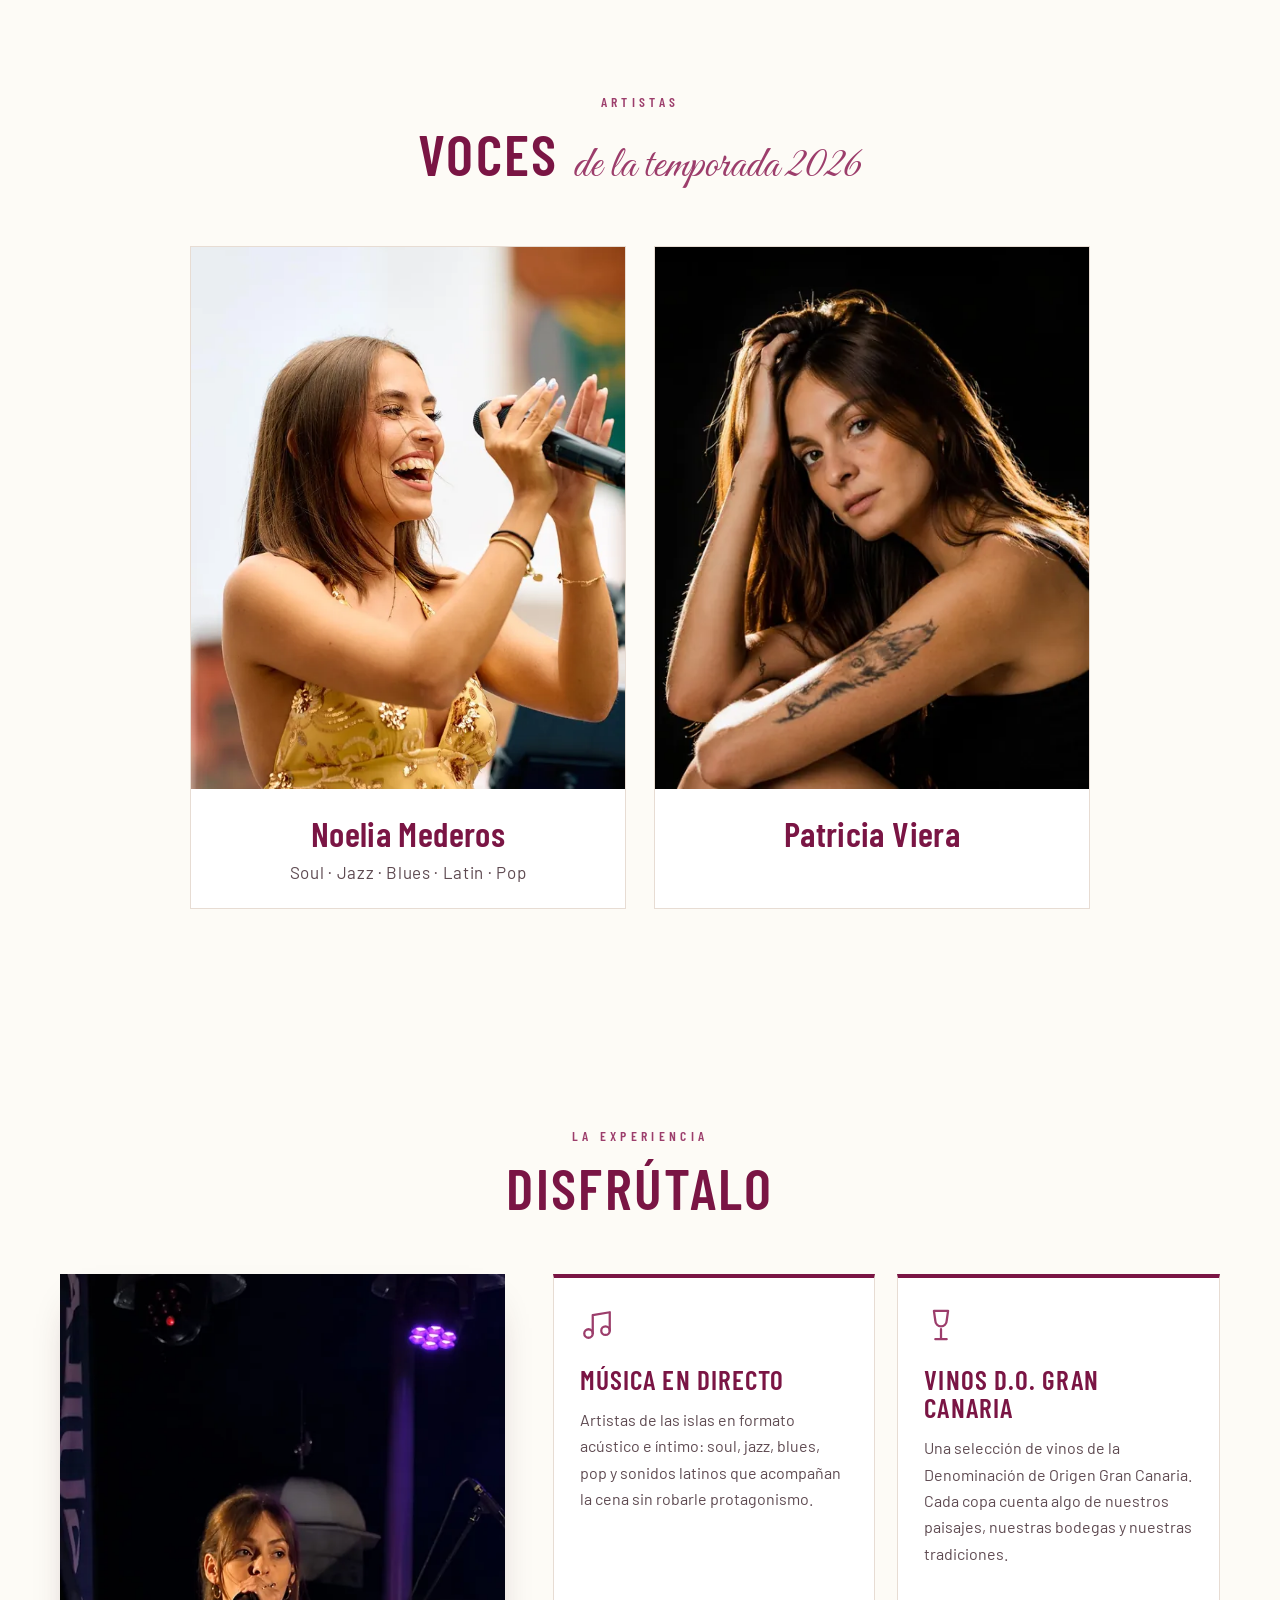
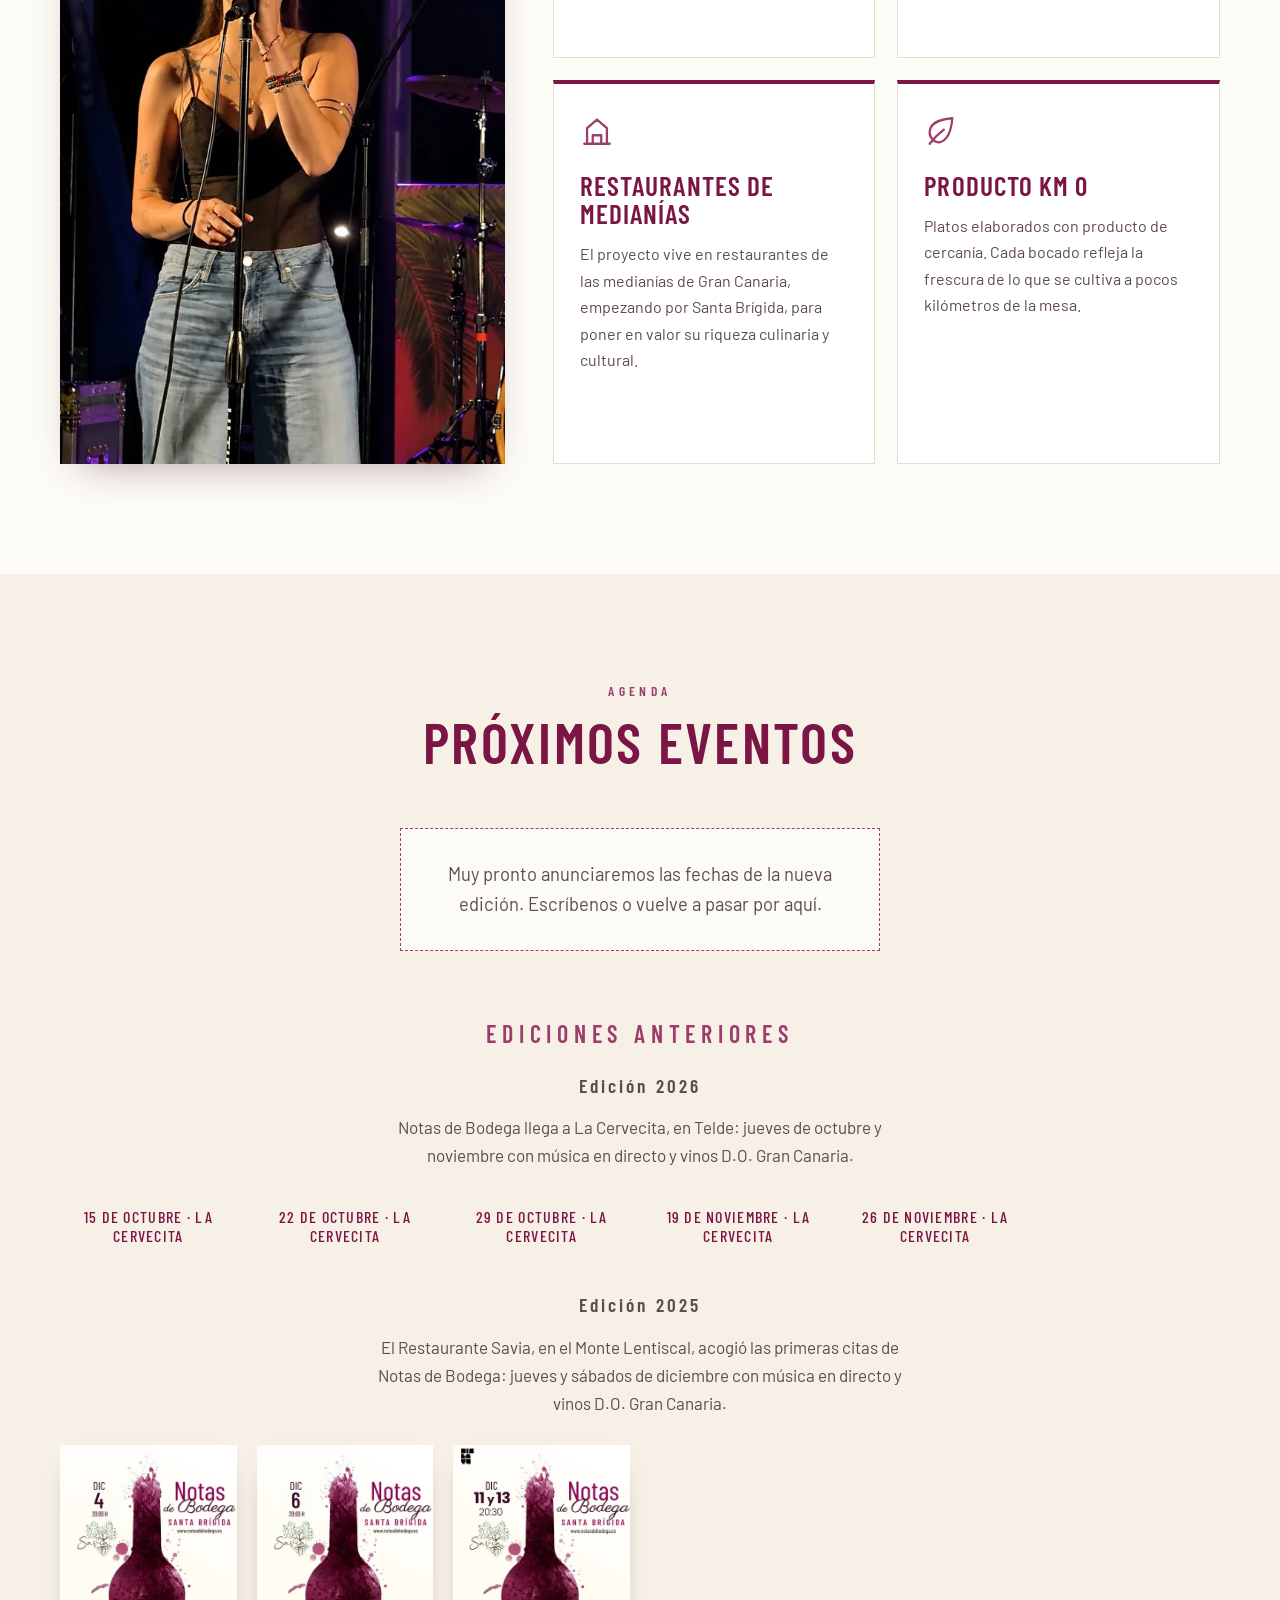
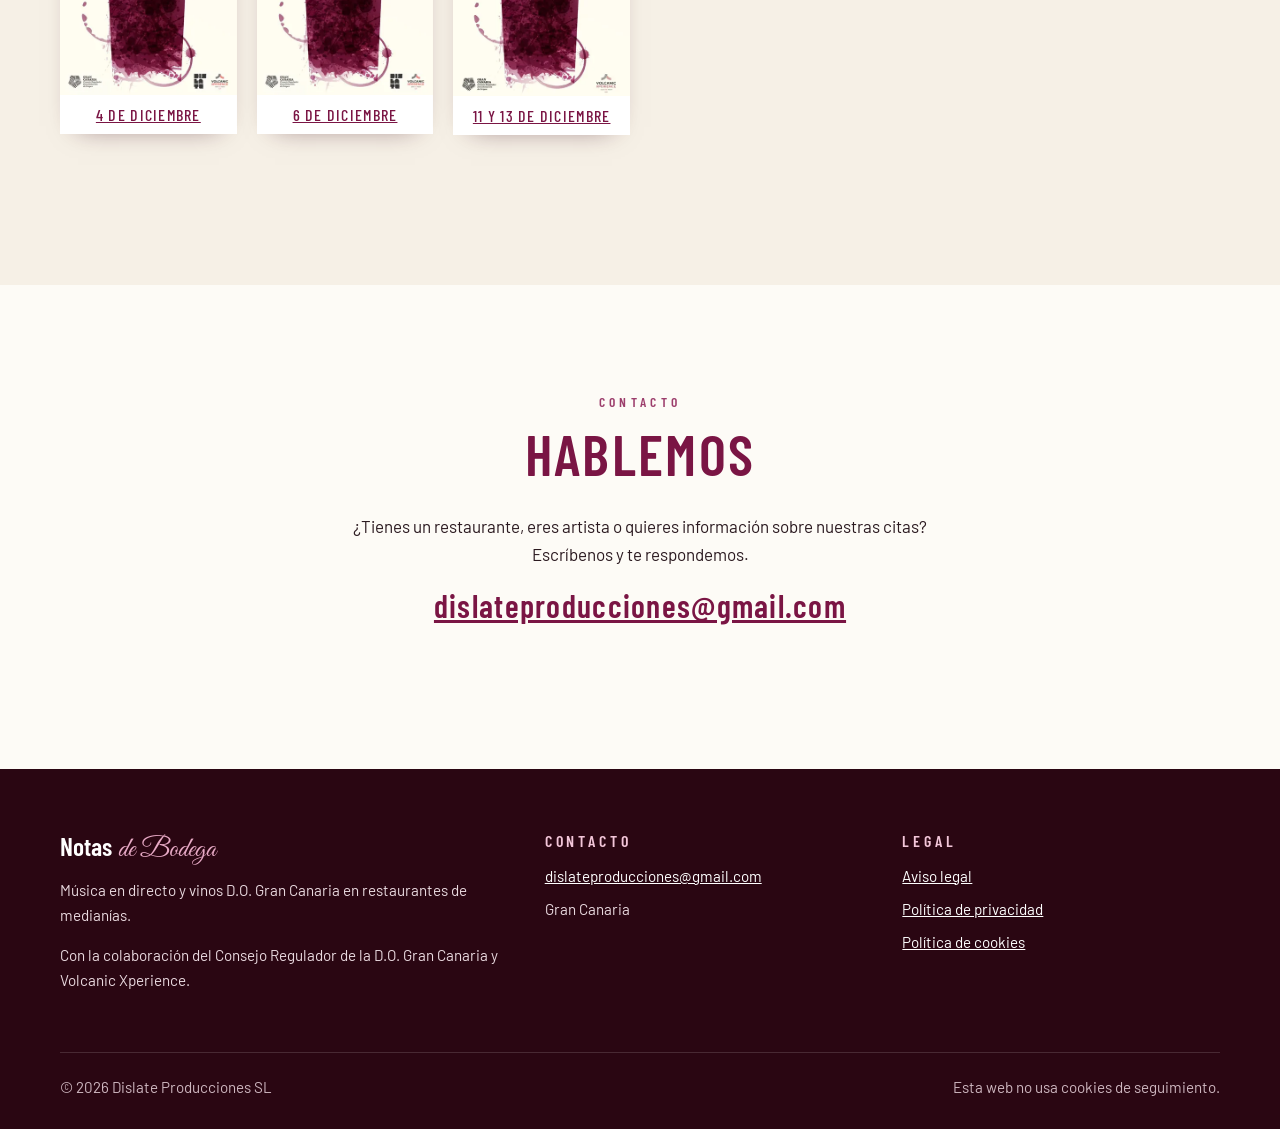
==== commit 20dc7be6: "Fechas 2026 en La Cervecita, artistas con foto, contacto solo por email y datos legales de Dislate C" ====
--- a/index.html
+++ b/index.html
@@ -3,25 +3,25 @@
 <head>
 <meta charset="utf-8">
 <meta name="viewport" content="width=device-width, initial-scale=1">
-<title>Notas de Bodega · Música en directo y vinos D.O. Gran Canaria en Santa Brígida</title>
-<meta name="description" content="Conciertos íntimos y vinos de la D.O. Gran Canaria en restaurantes de medianías. Proyecto piloto en Santa Brígida para dinamizar la restauración local. Consulta las próximas fechas.">
-<link rel="canonical" href="https://notasdebodega.com/">
+<title>Notas de Bodega · Música en directo y vinos D.O. Gran Canaria</title>
+<meta name="description" content="Conciertos íntimos y vinos de la D.O. Gran Canaria en restaurantes de Gran Canaria. En octubre y noviembre de 2026, jueves de música en directo en La Cervecita (Telde). Consulta las fechas.">
+<link rel="canonical" href="https://notasdebodega.es/">
 <meta name="theme-color" content="#7a1544">
 
 <meta property="og:type" content="website">
 <meta property="og:site_name" content="Notas de Bodega">
 <meta property="og:locale" content="es_ES">
-<meta property="og:url" content="https://notasdebodega.com/">
+<meta property="og:url" content="https://notasdebodega.es/">
 <meta property="og:title" content="Notas de Bodega · Música en directo y vinos D.O. Gran Canaria">
 <meta property="og:description" content="Conciertos íntimos y vinos de la D.O. Gran Canaria en restaurantes de medianías de Santa Brígida.">
-<meta property="og:image" content="https://notasdebodega.com/img/og-notas-de-bodega.jpg">
+<meta property="og:image" content="https://notasdebodega.es/img/og-notas-de-bodega.jpg">
 <meta property="og:image:width" content="1200">
 <meta property="og:image:height" content="630">
 <meta property="og:image:alt" content="Cartel de Notas de Bodega, Santa Brígida, con una botella de vino pintada en acuarela">
 <meta name="twitter:card" content="summary_large_image">
 <meta name="twitter:title" content="Notas de Bodega · Música en directo y vinos D.O. Gran Canaria">
 <meta name="twitter:description" content="Conciertos íntimos y vinos de la D.O. Gran Canaria en restaurantes de medianías de Santa Brígida.">
-<meta name="twitter:image" content="https://notasdebodega.com/img/og-notas-de-bodega.jpg">
+<meta name="twitter:image" content="https://notasdebodega.es/img/og-notas-de-bodega.jpg">
 
 <link rel="icon" href="/favicon.ico" sizes="48x48">
 <link rel="icon" href="/favicon.svg" type="image/svg+xml">
@@ -38,8 +38,8 @@
   "@context":"https://schema.org",
   "@type":"Organization",
   "name":"Notas de Bodega",
-  "url":"https://notasdebodega.com/",
-  "logo":"https://notasdebodega.com/icon-512.png",
+  "url":"https://notasdebodega.es/",
+  "logo":"https://notasdebodega.es/icon-512.png",
   "email":"dislateproducciones@gmail.com",
   "parentOrganization":{"@type":"Organization","name":"Dislate Producciones SL"}
 }
@@ -70,7 +70,7 @@
 <section class="portada" id="inicio">
   <div class="contenedor portada-rejilla">
     <div class="portada-texto">
-      <span class="etiqueta">Santa Brígida · Gran Canaria</span>
+      <span class="etiqueta">Santa Brígida · Telde · Gran Canaria</span>
       <h1 class="portada-titulo"><span class="t1">Notas</span> <span class="t2 script">de Bodega</span></h1>
       <p class="portada-sub">Proyecto piloto para dinamizar la restauración local de Gran Canaria a través de la música en directo y los vinos de la D.O. Gran Canaria.</p>
       <div class="portada-botones">
@@ -101,7 +101,7 @@
       <img src="/img/fotos/directo-calle-800.webp"
            srcset="/img/fotos/directo-calle-800.webp 800w, /img/fotos/directo-calle-1400.webp 1400w"
            sizes="(max-width: 820px) 100vw, 560px" width="800" height="533" loading="lazy" decoding="async"
-           alt="Cantante con micrófono actuando al aire libre frente a una casa canaria con balcón de madera">
+           alt="Noelia Mederos cantando al aire libre frente a una casa canaria con balcón de madera">
     </figure>
   </div>
 </section>
@@ -111,7 +111,7 @@
   <div class="contenedor">
     <div class="reveal cabecera-centro">
       <span class="etiqueta">Artistas</span>
-      <h2 class="titulo-seccion" id="titulo-artistas">Voces <span class="script minus">de la temporada</span></h2>
+      <h2 class="titulo-seccion" id="titulo-artistas">Voces <span class="script minus">de la temporada 2026</span></h2>
     </div>
     <div class="artistas-lista" id="lista-artistas">
       <!-- Se rellena desde data/eventos.json -->
@@ -138,7 +138,7 @@
         <img src="/img/fotos/directo-escenario-600.webp"
              srcset="/img/fotos/directo-escenario-600.webp 600w, /img/fotos/directo-escenario-900.webp 900w"
              sizes="(max-width: 820px) 100vw, 420px" width="600" height="1066" loading="lazy" decoding="async"
-             alt="Cantante actuando de noche en un escenario con luces de colores y batería al fondo">
+             alt="Patricia Viera cantando de noche en un escenario con luces de colores y batería al fondo">
       </figure>
       <div class="disfruta-tarjetas">
         <article class="tarjeta reveal">
@@ -166,21 +166,6 @@
   </div>
 </section>
 
-<!-- FRANJA DE FOTOS -->
-<section class="franja" aria-label="Momentos de Notas de Bodega">
-  <figure class="reveal">
-    <img src="/img/fotos/directo-vertical-600.webp"
-         srcset="/img/fotos/directo-vertical-600.webp 600w, /img/fotos/directo-vertical-1000.webp 1000w"
-         sizes="(max-width: 820px) 100vw, 50vw" width="600" height="901" loading="lazy" decoding="async"
-         alt="Cantante sonriendo mientras canta con el micrófono entre las manos">
-  </figure>
-  <figure class="reveal">
-    <img src="/img/fotos/retrato-artista-600.webp"
-         srcset="/img/fotos/retrato-artista-600.webp 600w, /img/fotos/retrato-artista-1000.webp 1000w"
-         sizes="(max-width: 820px) 100vw, 50vw" width="600" height="600" loading="lazy" decoding="async"
-         alt="Retrato de estudio de una cantante con fondo negro y luz cálida">
-  </figure>
-</section>
 
 <!-- EVENTOS -->
 <section class="seccion eventos" id="eventos" aria-labelledby="titulo-eventos">
@@ -202,60 +187,13 @@
 
 <!-- CONTACTO -->
 <section class="seccion contacto" id="contacto" aria-labelledby="titulo-contacto">
-  <div class="contenedor contacto-rejilla">
+  <div class="contenedor contacto-centro">
     <div class="reveal">
       <span class="etiqueta">Contacto</span>
       <h2 class="titulo-seccion" id="titulo-contacto">Hablemos</h2>
-      <p>¿Tienes un restaurante en las medianías, eres artista o quieres reservar en una de nuestras citas? Escríbenos.</p>
+      <p>¿Tienes un restaurante, eres artista o quieres información sobre nuestras citas? Escríbenos y te respondemos.</p>
       <p class="contacto-email"><a href="mailto:dislateproducciones@gmail.com">dislateproducciones@gmail.com</a></p>
     </div>
-
-    <!-- El formulario se muestra solo cuando data-endpoint tiene la URL del webhook de n8n -->
-    <form class="formulario reveal" id="formulario" novalidate hidden
-          data-endpoint=""
-          data-turnstile-sitekey="">
-      <div class="campos-dobles">
-        <div class="campo">
-          <label for="f-nombre">Nombre</label>
-          <input id="f-nombre" name="nombre" type="text" autocomplete="given-name" required maxlength="80">
-          <span class="error" aria-live="polite"></span>
-        </div>
-        <div class="campo">
-          <label for="f-apellidos">Apellidos</label>
-          <input id="f-apellidos" name="apellidos" type="text" autocomplete="family-name" maxlength="120">
-          <span class="error" aria-live="polite"></span>
-        </div>
-      </div>
-      <div class="campo">
-        <label for="f-email">Email</label>
-        <input id="f-email" name="email" type="email" autocomplete="email" required maxlength="160" inputmode="email">
-        <span class="error" aria-live="polite"></span>
-      </div>
-      <div class="campo">
-        <label for="f-asunto">Asunto</label>
-        <input id="f-asunto" name="asunto" type="text" maxlength="140">
-        <span class="error" aria-live="polite"></span>
-      </div>
-      <div class="campo">
-        <label for="f-mensaje">Mensaje</label>
-        <textarea id="f-mensaje" name="mensaje" rows="5" required minlength="10" maxlength="3000"></textarea>
-        <span class="error" aria-live="polite"></span>
-      </div>
-      <!-- Campo trampa para robots: las personas no lo ven -->
-      <div class="trampa" aria-hidden="true">
-        <label for="f-web">No rellenar</label>
-        <input id="f-web" name="web" type="text" tabindex="-1" autocomplete="off">
-      </div>
-      <div class="campo campo-check">
-        <input id="f-privacidad" name="privacidad" type="checkbox" required>
-        <label for="f-privacidad">He leído y acepto la <a href="/privacidad.html">política de privacidad</a>.</label>
-        <span class="error" aria-live="polite"></span>
-      </div>
-      <p class="info-rgpd">Responsable: Dislate Producciones SL. Finalidad: responder a tu mensaje. No se ceden datos a terceros salvo obligación legal. Puedes ejercer tus derechos de acceso, rectificación y supresión escribiendo a dislateproducciones@gmail.com. Más información en la <a href="/privacidad.html">política de privacidad</a>.</p>
-      <div id="turnstile" class="turnstile"></div>
-      <button class="boton" type="submit">Enviar mensaje</button>
-      <p class="estado-envio" id="estado-envio" role="status" aria-live="polite"></p>
-    </form>
   </div>
 </section>
 
@@ -273,7 +211,7 @@
         <h2>Contacto</h2>
         <ul>
           <li><a href="mailto:dislateproducciones@gmail.com">dislateproducciones@gmail.com</a></li>
-          <li>Santa Brígida, Gran Canaria</li>
+          <li>Gran Canaria</li>
         </ul>
       </div>
       <div>
--- a/css/inicio.css
+++ b/css/inicio.css
@@ -50,14 +50,6 @@
 @media (max-width:960px){.disfruta-rejilla{grid-template-columns:1fr}.disfruta-foto img{min-height:0;aspect-ratio:4/5;max-height:620px}}
 @media (max-width:560px){.disfruta-tarjetas{grid-template-columns:1fr}}
 
-/* Franja de fotos */
-.franja{display:grid;grid-template-columns:1fr 1fr;background:var(--vino-tinta)}
-.franja figure{margin:0;overflow:hidden}
-.franja img{width:100%;height:clamp(320px,52vw,620px);object-fit:cover;transition:transform 1.2s ease}
-.franja figure:hover img{transform:scale(1.04)}
-.franja figure:first-child img{object-position:50% 25%}
-@media (max-width:560px){.franja{grid-template-columns:1fr}}
-
 /* Eventos */
 .eventos{background:var(--papel)}
 .proximos{display:grid;align-items:start;grid-template-columns:repeat(auto-fit,minmax(280px,1fr));gap:28px;margin-bottom:24px}
@@ -84,32 +76,9 @@
 .carteles figcaption{font:500 1rem/1.2 var(--f-titulo);letter-spacing:.08em;text-transform:uppercase;padding:10px 12px;color:var(--vino);text-align:center}
 
 /* Contacto */
-.contacto-rejilla{display:grid;grid-template-columns:.85fr 1.15fr;gap:64px;align-items:start}
-.contacto-email{font:600 1.35rem/1.3 var(--f-titulo);letter-spacing:.04em;word-break:break-word}
-.formulario{background:#fff;border:1px solid var(--linea);padding:34px}
-.campos-dobles{display:grid;grid-template-columns:1fr 1fr;gap:0 18px}
-.campo{margin-bottom:18px}
-.campo label{display:block;font:600 .95rem/1 var(--f-titulo);letter-spacing:.14em;text-transform:uppercase;color:var(--vino);margin-bottom:8px}
-.campo input,.campo textarea{width:100%;font:inherit;font-size:1rem;color:var(--texto);background:var(--crema);border:1px solid #cdbcc3;border-radius:var(--radio);padding:12px 14px;min-height:48px;transition:border-color var(--t),box-shadow var(--t)}
-.campo textarea{resize:vertical;min-height:140px}
-.campo input:focus,.campo textarea:focus{outline:none;border-color:var(--vino);box-shadow:0 0 0 3px rgba(122,21,68,.18)}
-.campo.con-error input,.campo.con-error textarea{border-color:#b3261e}
-.error{display:block;color:#b3261e;font-size:.9rem;min-height:1.2em;margin-top:4px}
-.campo-check{display:grid;grid-template-columns:auto 1fr;gap:4px 12px;align-items:start}
-.campo-check input{width:22px;height:22px;min-height:0;margin:2px 0 0;accent-color:var(--vino)}
-.campo-check label{font:400 1rem/1.5 var(--f-texto);letter-spacing:0;text-transform:none;color:var(--texto);margin:0}
-.campo-check .error{grid-column:2}
-.info-rgpd{font-size:.85rem;color:var(--texto-suave);line-height:1.5}
-.trampa{position:absolute;left:-9999px;width:1px;height:1px;overflow:hidden}
-.turnstile{margin:6px 0 18px;min-height:0}
-.estado-envio{margin:16px 0 0;font-weight:600}
-.estado-envio.ok{color:#1d6b3a}
-.estado-envio.ko{color:#b3261e}
-@media (max-width:820px){.contacto-rejilla{grid-template-columns:1fr;gap:36px}.formulario{padding:24px 18px}.campos-dobles{grid-template-columns:1fr}}
+.contacto-centro{text-align:center;max-width:640px}
+.contacto-email{font:600 clamp(1.4rem,4vw,2rem)/1.3 var(--f-titulo);letter-spacing:.04em;word-break:break-word;margin-top:8px}
 @media (max-width:420px){.evento{grid-template-columns:96px 1fr}.evento-fecha .dia{font-size:2.6rem}}
 .seccion{scroll-margin-top:60px}
 @media (max-width:820px){.seccion{padding:80px 0}}
 
-/* Mientras el formulario no esté activo, el bloque de contacto va centrado */
-.contacto-rejilla:has(> form[hidden]){grid-template-columns:1fr;text-align:center;max-width:640px}
-.contacto-rejilla:has(> form[hidden]) .contacto-email{font-size:clamp(1.4rem,4vw,2rem)}
